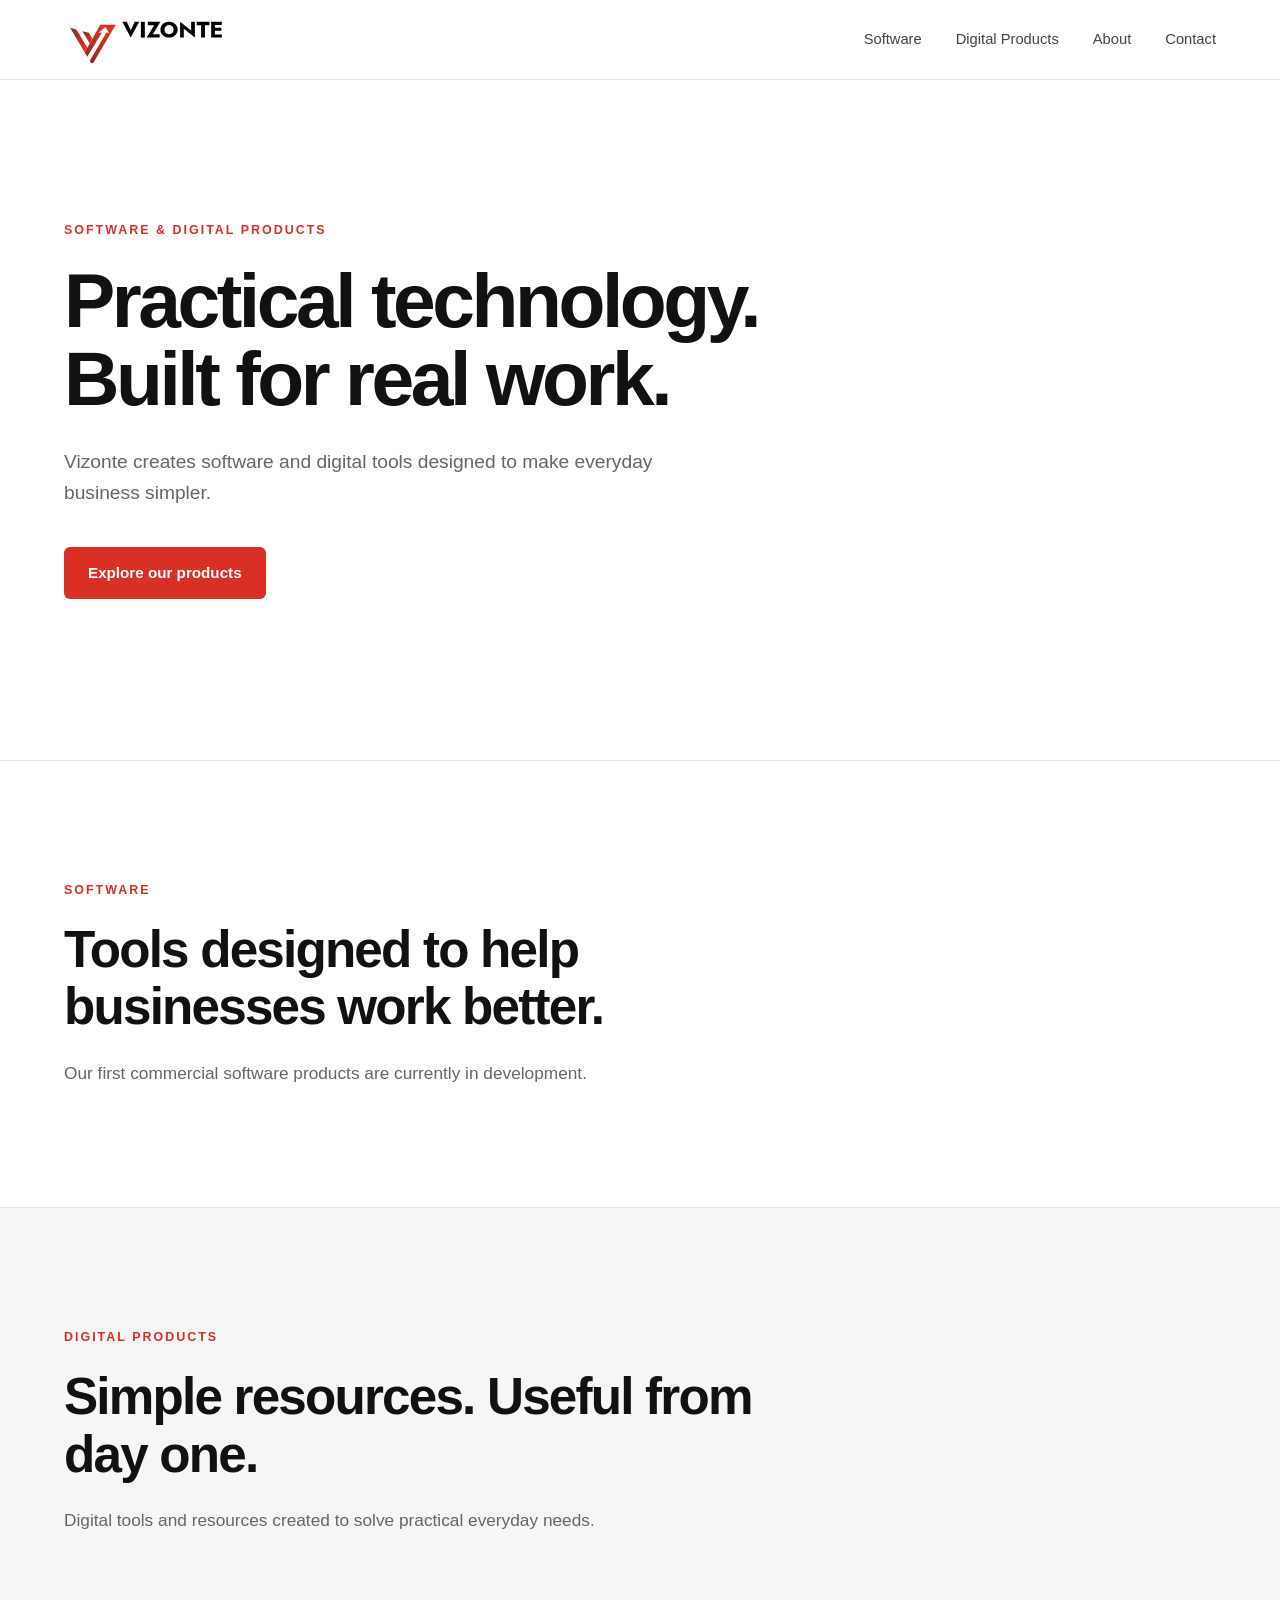
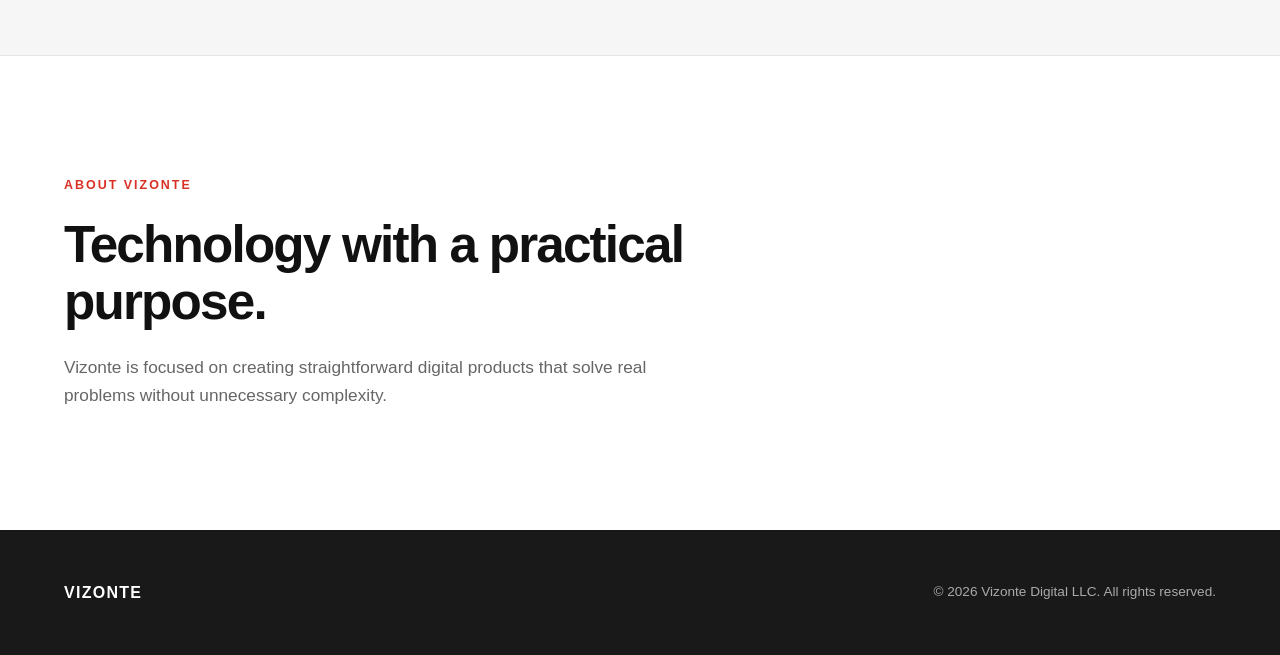
==== index.html @ 0997108c "Initial Vizonte website" ====
<!DOCTYPE html>
<html lang="en">

<head>
    <meta charset="UTF-8">
    <meta name="viewport" content="width=device-width, initial-scale=1.0">

    <title>Vizonte | Software & Digital Products</title>

    <meta
        name="description"
        content="Vizonte creates practical software and digital products designed to simplify the way businesses work."
    >

    <link rel="stylesheet" href="css/styles.css">
</head>

<body>

    <!-- HEADER -->
    <header class="site-header">
        <div class="container nav-container">

            <a href="#" class="brand" aria-label="Vizonte home">
                <img
                    src="assets/logo/vizonte-logo.svg"
                    alt="Vizonte"
                >
            </a>

            <nav class="main-nav" aria-label="Main navigation">
                <a href="#software">Software</a>
                <a href="#digital-products">Digital Products</a>
                <a href="#about">About</a>
                <a href="#contact">Contact</a>
            </nav>

        </div>
    </header>


    <!-- MAIN CONTENT -->
    <main>

        <!-- HERO -->
        <section class="hero">
            <div class="container hero-content">

                <p class="eyebrow">
                    SOFTWARE & DIGITAL PRODUCTS
                </p>

                <h1>
                    Practical technology.<br>
                    Built for real work.
                </h1>

                <p class="hero-description">
                    Vizonte creates software and digital tools designed
                    to make everyday business simpler.
                </p>

                <a href="#software" class="primary-button">
                    Explore our products
                </a>

            </div>
        </section>


        <!-- SOFTWARE -->
        <section id="software" class="section">
            <div class="container">

                <p class="section-label">
                    SOFTWARE
                </p>

                <h2>
                    Tools designed to help businesses work better.
                </h2>

                <p>
                    Our first commercial software products are currently
                    in development.
                </p>

            </div>
        </section>


        <!-- DIGITAL PRODUCTS -->
        <section
            id="digital-products"
            class="section section-light"
        >
            <div class="container">

                <p class="section-label">
                    DIGITAL PRODUCTS
                </p>

                <h2>
                    Simple resources. Useful from day one.
                </h2>

                <p>
                    Digital tools and resources created to solve practical
                    everyday needs.
                </p>

            </div>
        </section>


        <!-- ABOUT -->
        <section id="about" class="section">
            <div class="container">

                <p class="section-label">
                    ABOUT VIZONTE
                </p>

                <h2>
                    Technology with a practical purpose.
                </h2>

                <p>
                    Vizonte is focused on creating straightforward digital
                    products that solve real problems without unnecessary
                    complexity.
                </p>

            </div>
        </section>

    </main>


    <!-- FOOTER -->
    <footer id="contact" class="site-footer">
        <div class="container footer-content">

            <strong>VIZONTE</strong>

            <p>
                © 2026 Vizonte Digital LLC. All rights reserved.
            </p>

        </div>
    </footer>


    <script src="js/main.js"></script>

</body>

</html>
---- css/styles.css ----
:root {
    --vizonte-red: #d93025;
    --vizonte-red-dark: #b42318;

    --black: #111111;
    --dark: #191919;

    --text: #242424;
    --text-secondary: #666666;

    --background: #ffffff;
    --background-light: #f6f6f6;

    --border: #e5e5e5;

    --max-width: 1200px;
}


/* ========================================
   RESET
======================================== */

* {
    margin: 0;
    padding: 0;
    box-sizing: border-box;
}

html {
    scroll-behavior: smooth;
}

body {
    font-family: Arial, Helvetica, sans-serif;
    background: var(--background);
    color: var(--text);
    line-height: 1.6;
}

a {
    color: inherit;
    text-decoration: none;
}


/* ========================================
   GENERAL LAYOUT
======================================== */

.container {
    width: min(90%, var(--max-width));
    margin: 0 auto;
}


/* ========================================
   HEADER
======================================== */

.site-header {
    height: 80px;

    display: flex;
    align-items: center;

    border-bottom: 1px solid var(--border);

    background: rgba(255, 255, 255, 0.96);
}

.nav-container {
    display: flex;
    align-items: center;
    justify-content: space-between;
}


/* VIZONTE LOGO */

.brand {
    display: flex;
    align-items: center;
    flex-shrink: 0;
}

.brand img {
    display: block;

    width: 165px;
    height: auto;
}


/* NAVIGATION */

.main-nav {
    display: flex;
    align-items: center;

    gap: 34px;
}

.main-nav a {
    font-size: 0.92rem;
    font-weight: 500;

    color: #444444;

    transition: color 0.2s ease;
}

.main-nav a:hover {
    color: var(--vizonte-red);
}


/* ========================================
   HERO
======================================== */

.hero {
    min-height: 680px;

    display: flex;
    align-items: center;

    background: var(--background);
}

.hero-content {
    padding-top: 60px;
    padding-bottom: 80px;
}

.eyebrow,
.section-label {
    margin-bottom: 20px;

    font-size: 0.78rem;
    font-weight: 700;

    letter-spacing: 0.16em;

    color: var(--vizonte-red);
}

.hero h1 {
    max-width: 850px;

    font-size: clamp(3rem, 6vw, 5.7rem);
    line-height: 1.02;

    letter-spacing: -0.045em;

    color: var(--black);
}

.hero-description {
    max-width: 610px;

    margin-top: 30px;

    font-size: 1.2rem;

    color: var(--text-secondary);
}


/* PRIMARY BUTTON */

.primary-button {
    display: inline-block;

    margin-top: 38px;

    padding: 14px 24px;

    border-radius: 6px;

    background: var(--vizonte-red);
    color: white;

    font-size: 0.95rem;
    font-weight: 600;

    transition:
        background 0.2s ease,
        transform 0.2s ease;
}

.primary-button:hover {
    background: var(--vizonte-red-dark);

    transform: translateY(-2px);
}


/* ========================================
   CONTENT SECTIONS
======================================== */

.section {
    padding: 120px 0;

    border-top: 1px solid var(--border);
}

.section-light {
    background: var(--background-light);
}

.section h2 {
    max-width: 760px;

    margin-bottom: 24px;

    font-size: clamp(2rem, 4vw, 3.3rem);
    line-height: 1.12;

    letter-spacing: -0.035em;

    color: var(--black);
}

.section > .container > p:not(.section-label) {
    max-width: 650px;

    font-size: 1.08rem;

    color: var(--text-secondary);
}


/* ========================================
   FOOTER
======================================== */

.site-footer {
    padding: 50px 0;

    background: var(--dark);

    color: white;
}

.footer-content {
    display: flex;
    align-items: center;
    justify-content: space-between;

    gap: 30px;
}

.footer-content strong {
    letter-spacing: 0.08em;
}

.footer-content p {
    font-size: 0.85rem;

    color: #aaaaaa;
}


/* ========================================
   MOBILE
======================================== */

@media (max-width: 700px) {

    .site-header {
        height: auto;

        padding: 18px 0;
    }

    .nav-container {
        align-items: center;

        gap: 25px;
    }

    .brand img {
        width: 145px;
    }

    .main-nav {
        display: none;
    }

    .hero {
        min-height: 600px;
    }

    .hero-content {
        padding-top: 70px;
        padding-bottom: 70px;
    }

    .section {
        padding: 80px 0;
    }

    .footer-content {
        flex-direction: column;
        align-items: flex-start;
    }
}
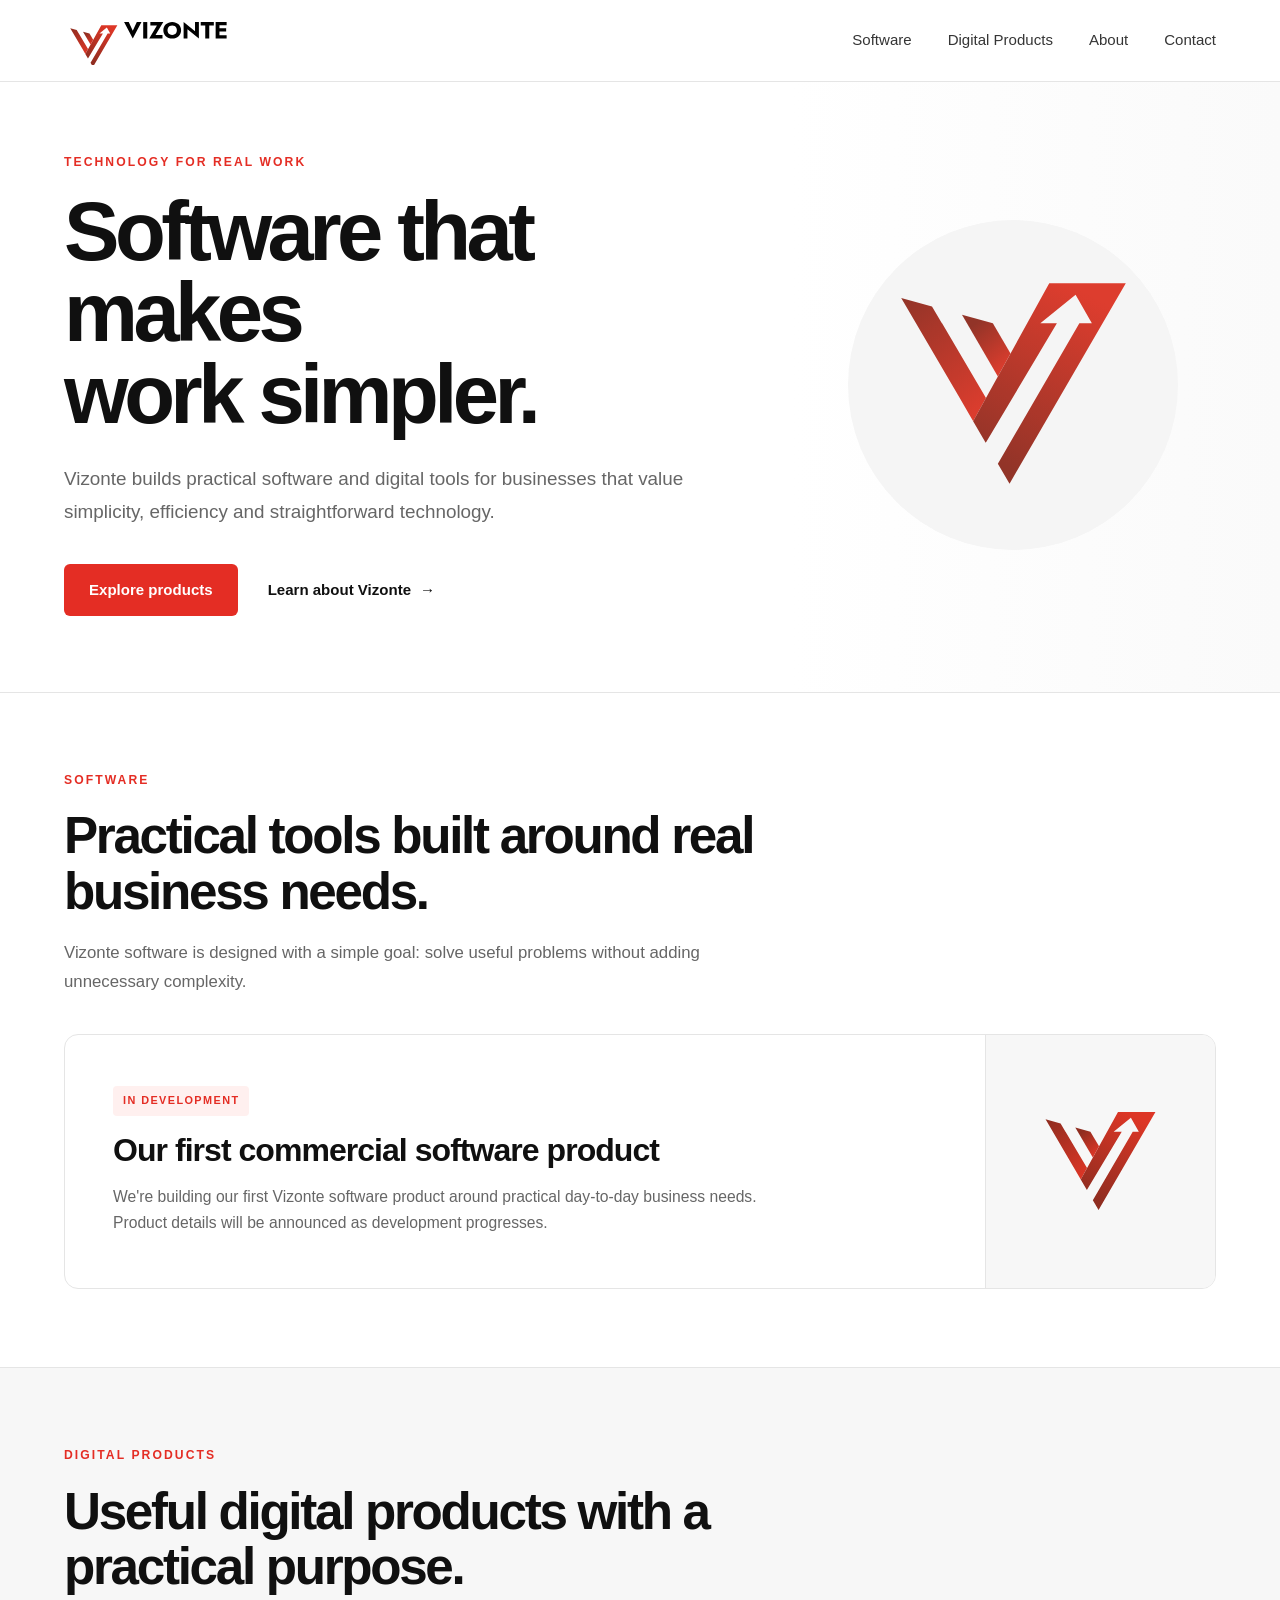
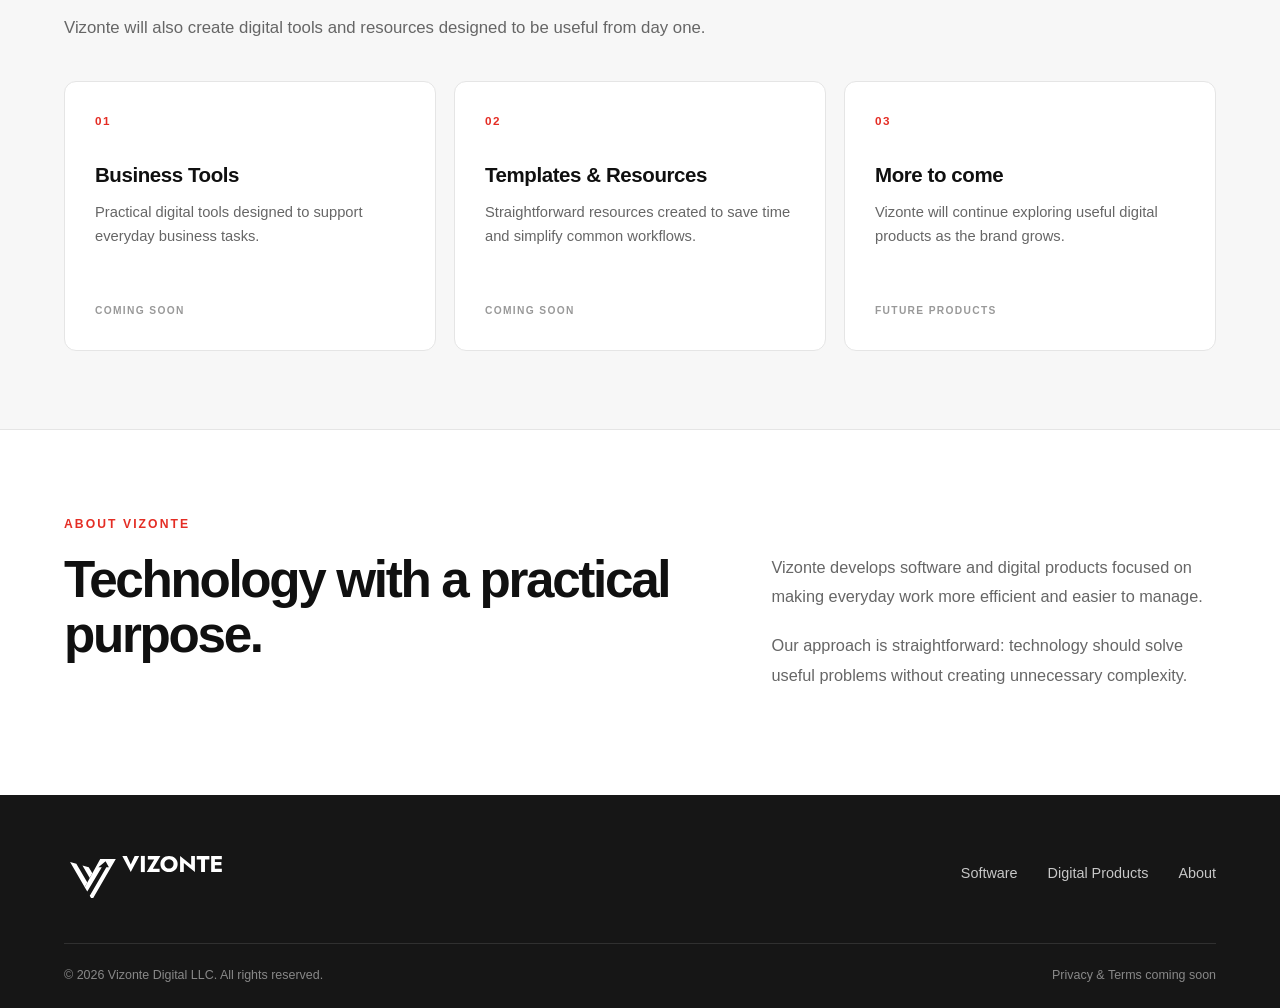
==== commit 7da0e902: "Improve Vizonte homepage layout" ====
--- a/index.html
+++ b/index.html
@@ -5,11 +5,11 @@
     <meta charset="UTF-8">
     <meta name="viewport" content="width=device-width, initial-scale=1.0">
 
-    <title>Vizonte | Software & Digital Products</title>
+    <title>Vizonte | Practical Software & Digital Products</title>
 
     <meta
         name="description"
-        content="Vizonte creates practical software and digital products designed to simplify the way businesses work."
+        content="Vizonte creates practical software and digital products designed to make work simpler."
     >
 
     <link rel="stylesheet" href="css/styles.css">
@@ -39,30 +39,51 @@
     </header>
 
 
-    <!-- MAIN CONTENT -->
     <main>
 
         <!-- HERO -->
         <section class="hero">
-            <div class="container hero-content">
-
-                <p class="eyebrow">
-                    SOFTWARE & DIGITAL PRODUCTS
-                </p>
-
-                <h1>
-                    Practical technology.<br>
-                    Built for real work.
-                </h1>
-
-                <p class="hero-description">
-                    Vizonte creates software and digital tools designed
-                    to make everyday business simpler.
-                </p>
-
-                <a href="#software" class="primary-button">
-                    Explore our products
-                </a>
+            <div class="container hero-layout">
+
+                <div class="hero-content">
+
+                    <p class="eyebrow">
+                        TECHNOLOGY FOR REAL WORK
+                    </p>
+
+                    <h1>
+                        Software that makes
+                        <span>work simpler.</span>
+                    </h1>
+
+                    <p class="hero-description">
+                        Vizonte builds practical software and digital tools
+                        for businesses that value simplicity, efficiency
+                        and straightforward technology.
+                    </p>
+
+                    <div class="hero-actions">
+
+                        <a href="#software" class="primary-button">
+                            Explore products
+                        </a>
+
+                        <a href="#about" class="secondary-link">
+                            Learn about Vizonte
+                            <span aria-hidden="true">→</span>
+                        </a>
+
+                    </div>
+
+                </div>
+
+
+                <div class="hero-brand" aria-hidden="true">
+                    <img
+                        src="assets/logo/vizonte-symbol.svg"
+                        alt=""
+                    >
+                </div>
 
             </div>
         </section>
@@ -72,18 +93,55 @@
         <section id="software" class="section">
             <div class="container">
 
-                <p class="section-label">
-                    SOFTWARE
-                </p>
-
-                <h2>
-                    Tools designed to help businesses work better.
-                </h2>
-
-                <p>
-                    Our first commercial software products are currently
-                    in development.
-                </p>
+                <div class="section-heading">
+
+                    <p class="section-label">
+                        SOFTWARE
+                    </p>
+
+                    <h2>
+                        Practical tools built around real business needs.
+                    </h2>
+
+                    <p class="section-description">
+                        Vizonte software is designed with a simple goal:
+                        solve useful problems without adding unnecessary
+                        complexity.
+                    </p>
+
+                </div>
+
+
+                <article class="software-card">
+
+                    <div class="software-content">
+
+                        <span class="status">
+                            IN DEVELOPMENT
+                        </span>
+
+                        <h3>
+                            Our first commercial software product
+                        </h3>
+
+                        <p>
+                            We're building our first Vizonte software product
+                            around practical day-to-day business needs.
+                            Product details will be announced as development
+                            progresses.
+                        </p>
+
+                    </div>
+
+
+                    <div class="software-mark" aria-hidden="true">
+                        <img
+                            src="assets/logo/vizonte-symbol.svg"
+                            alt=""
+                        >
+                    </div>
+
+                </article>
 
             </div>
         </section>
@@ -92,44 +150,133 @@
         <!-- DIGITAL PRODUCTS -->
         <section
             id="digital-products"
-            class="section section-light"
+            class="section section-soft"
         >
             <div class="container">
 
-                <p class="section-label">
-                    DIGITAL PRODUCTS
-                </p>
-
-                <h2>
-                    Simple resources. Useful from day one.
-                </h2>
-
-                <p>
-                    Digital tools and resources created to solve practical
-                    everyday needs.
-                </p>
+                <div class="section-heading">
+
+                    <p class="section-label">
+                        DIGITAL PRODUCTS
+                    </p>
+
+                    <h2>
+                        Useful digital products with a practical purpose.
+                    </h2>
+
+                    <p class="section-description">
+                        Vizonte will also create digital tools and resources
+                        designed to be useful from day one.
+                    </p>
+
+                </div>
+
+
+                <div class="digital-grid">
+
+                    <article class="digital-card">
+
+                        <div class="card-number">
+                            01
+                        </div>
+
+                        <h3>
+                            Business Tools
+                        </h3>
+
+                        <p>
+                            Practical digital tools designed to support
+                            everyday business tasks.
+                        </p>
+
+                        <span class="coming-label">
+                            COMING SOON
+                        </span>
+
+                    </article>
+
+
+                    <article class="digital-card">
+
+                        <div class="card-number">
+                            02
+                        </div>
+
+                        <h3>
+                            Templates & Resources
+                        </h3>
+
+                        <p>
+                            Straightforward resources created to save time
+                            and simplify common workflows.
+                        </p>
+
+                        <span class="coming-label">
+                            COMING SOON
+                        </span>
+
+                    </article>
+
+
+                    <article class="digital-card">
+
+                        <div class="card-number">
+                            03
+                        </div>
+
+                        <h3>
+                            More to come
+                        </h3>
+
+                        <p>
+                            Vizonte will continue exploring useful digital
+                            products as the brand grows.
+                        </p>
+
+                        <span class="coming-label">
+                            FUTURE PRODUCTS
+                        </span>
+
+                    </article>
+
+                </div>
 
             </div>
         </section>
 
 
         <!-- ABOUT -->
-        <section id="about" class="section">
-            <div class="container">
-
-                <p class="section-label">
-                    ABOUT VIZONTE
-                </p>
-
-                <h2>
-                    Technology with a practical purpose.
-                </h2>
-
-                <p>
-                    Vizonte is focused on creating straightforward digital
-                    products that solve real problems without unnecessary
-                    complexity.
-                </p>
+        <section id="about" class="section about-section">
+            <div class="container about-layout">
+
+                <div class="about-heading">
+
+                    <p class="section-label">
+                        ABOUT VIZONTE
+                    </p>
+
+                    <h2>
+                        Technology with a practical purpose.
+                    </h2>
+
+                </div>
+
+
+                <div class="about-copy">
+
+                    <p>
+                        Vizonte develops software and digital products
+                        focused on making everyday work more efficient
+                        and easier to manage.
+                    </p>
+
+                    <p>
+                        Our approach is straightforward: technology should
+                        solve useful problems without creating unnecessary
+                        complexity.
+                    </p>
+
+                </div>
 
             </div>
         </section>
@@ -139,15 +286,37 @@
 
     <!-- FOOTER -->
     <footer id="contact" class="site-footer">
-        <div class="container footer-content">
-
-            <strong>VIZONTE</strong>
+
+        <div class="container footer-main">
+
+            <div class="footer-brand">
+                <img
+                    src="assets/logo/vizonte-logo.svg"
+                    alt="Vizonte"
+                >
+            </div>
+
+            <nav class="footer-links" aria-label="Footer navigation">
+                <a href="#software">Software</a>
+                <a href="#digital-products">Digital Products</a>
+                <a href="#about">About</a>
+            </nav>
+
+        </div>
+
+
+        <div class="container footer-bottom">
 
             <p>
                 © 2026 Vizonte Digital LLC. All rights reserved.
             </p>
 
+            <p class="legal-note">
+                Privacy & Terms coming soon
+            </p>
+
         </div>
+
     </footer>
 
 
--- a/css/styles.css
+++ b/css/styles.css
@@ -1,15 +1,15 @@
 :root {
-    --vizonte-red: #d93025;
-    --vizonte-red-dark: #b42318;
-
-    --black: #111111;
-    --dark: #191919;
-
-    --text: #242424;
+    --vizonte-red: #e42d24;
+    --vizonte-red-dark: #c8231b;
+
+    --black: #101010;
+    --dark: #161616;
+
+    --text: #252525;
     --text-secondary: #666666;
 
     --background: #ffffff;
-    --background-light: #f6f6f6;
+    --background-soft: #f7f7f7;
 
     --border: #e5e5e5;
 
@@ -32,10 +32,19 @@
 }
 
 body {
-    font-family: Arial, Helvetica, sans-serif;
+    font-family:
+        Inter,
+        -apple-system,
+        BlinkMacSystemFont,
+        "Segoe UI",
+        Arial,
+        sans-serif;
+
     background: var(--background);
     color: var(--text);
     line-height: 1.6;
+
+    -webkit-font-smoothing: antialiased;
 }
 
 a {
@@ -43,9 +52,14 @@
     text-decoration: none;
 }
 
-
-/* ========================================
-   GENERAL LAYOUT
+img {
+    display: block;
+    max-width: 100%;
+}
+
+
+/* ========================================
+   GENERAL
 ======================================== */
 
 .container {
@@ -59,14 +73,14 @@
 ======================================== */
 
 .site-header {
-    height: 80px;
-
-    display: flex;
-    align-items: center;
+    height: 82px;
+
+    display: flex;
+    align-items: center;
+
+    background: rgba(255, 255, 255, 0.97);
 
     border-bottom: 1px solid var(--border);
-
-    background: rgba(255, 255, 255, 0.96);
 }
 
 .nav-container {
@@ -75,43 +89,57 @@
     justify-content: space-between;
 }
 
-
-/* VIZONTE LOGO */
-
 .brand {
     display: flex;
     align-items: center;
-    flex-shrink: 0;
 }
 
 .brand img {
-    display: block;
-
-    width: 165px;
+    width: 170px;
     height: auto;
 }
 
-
-/* NAVIGATION */
-
 .main-nav {
     display: flex;
     align-items: center;
-
-    gap: 34px;
+    gap: 36px;
 }
 
 .main-nav a {
-    font-size: 0.92rem;
+    position: relative;
+
+    padding: 8px 0;
+
+    font-size: 0.94rem;
     font-weight: 500;
 
-    color: #444444;
+    color: #353535;
 
     transition: color 0.2s ease;
 }
 
+.main-nav a::after {
+    content: "";
+
+    position: absolute;
+
+    left: 0;
+    bottom: 2px;
+
+    width: 0;
+    height: 2px;
+
+    background: var(--vizonte-red);
+
+    transition: width 0.2s ease;
+}
+
 .main-nav a:hover {
-    color: var(--vizonte-red);
+    color: var(--black);
+}
+
+.main-nav a:hover::after {
+    width: 100%;
 }
 
 
@@ -120,69 +148,147 @@
 ======================================== */
 
 .hero {
-    min-height: 680px;
-
-    display: flex;
-    align-items: center;
-
-    background: var(--background);
+    min-height: 610px;
+
+    display: flex;
+    align-items: center;
+
+    overflow: hidden;
+
+    background:
+        linear-gradient(
+            90deg,
+            #ffffff 0%,
+            #ffffff 62%,
+            #fafafa 100%
+        );
+}
+
+.hero-layout {
+    display: grid;
+
+    grid-template-columns:
+        minmax(0, 1.25fr)
+        minmax(260px, 0.75fr);
+
+    align-items: center;
+
+    gap: 70px;
+
+    padding-top: 65px;
+    padding-bottom: 70px;
 }
 
 .hero-content {
-    padding-top: 60px;
-    padding-bottom: 80px;
+    position: relative;
+    z-index: 2;
 }
 
 .eyebrow,
 .section-label {
-    margin-bottom: 20px;
-
-    font-size: 0.78rem;
-    font-weight: 700;
-
-    letter-spacing: 0.16em;
+    margin-bottom: 18px;
+
+    font-size: 0.76rem;
+    font-weight: 750;
+
+    letter-spacing: 0.17em;
 
     color: var(--vizonte-red);
 }
 
 .hero h1 {
-    max-width: 850px;
-
-    font-size: clamp(3rem, 6vw, 5.7rem);
-    line-height: 1.02;
-
-    letter-spacing: -0.045em;
+    max-width: 760px;
+
+    font-size: clamp(3.6rem, 6.5vw, 6rem);
+    line-height: 0.98;
+
+    letter-spacing: -0.055em;
 
     color: var(--black);
 }
 
+.hero h1 span {
+    display: block;
+}
+
 .hero-description {
-    max-width: 610px;
-
-    margin-top: 30px;
-
-    font-size: 1.2rem;
+    max-width: 650px;
+
+    margin-top: 28px;
+
+    font-size: 1.18rem;
+    line-height: 1.7;
 
     color: var(--text-secondary);
 }
 
-
-/* PRIMARY BUTTON */
+.hero-actions {
+    display: flex;
+    align-items: center;
+
+    gap: 30px;
+
+    margin-top: 36px;
+}
+
+
+/* ========================================
+   HERO SYMBOL
+======================================== */
+
+.hero-brand {
+    position: relative;
+
+    min-height: 340px;
+
+    display: flex;
+    align-items: center;
+    justify-content: center;
+}
+
+.hero-brand::before {
+    content: "";
+
+    position: absolute;
+
+    width: 330px;
+    height: 330px;
+
+    border-radius: 50%;
+
+    background: #f5f5f5;
+}
+
+.hero-brand img {
+    position: relative;
+    z-index: 1;
+
+    width: min(70%, 235px);
+
+    opacity: 0.96;
+}
+
+
+/* ========================================
+   BUTTONS
+======================================== */
 
 .primary-button {
-    display: inline-block;
-
-    margin-top: 38px;
-
-    padding: 14px 24px;
+    display: inline-flex;
+    align-items: center;
+    justify-content: center;
+
+    min-height: 52px;
+
+    padding: 0 25px;
 
     border-radius: 6px;
 
     background: var(--vizonte-red);
-    color: white;
-
-    font-size: 0.95rem;
-    font-weight: 600;
+    color: #ffffff;
+
+    font-size: 0.94rem;
+    font-weight: 650;
 
     transition:
         background 0.2s ease,
@@ -191,75 +297,442 @@
 
 .primary-button:hover {
     background: var(--vizonte-red-dark);
-
     transform: translateY(-2px);
 }
 
-
-/* ========================================
-   CONTENT SECTIONS
+.secondary-link {
+    display: inline-flex;
+    align-items: center;
+
+    gap: 9px;
+
+    font-size: 0.94rem;
+    font-weight: 600;
+
+    color: var(--black);
+}
+
+.secondary-link span {
+    transition: transform 0.2s ease;
+}
+
+.secondary-link:hover span {
+    transform: translateX(4px);
+}
+
+
+/* ========================================
+   SECTIONS
 ======================================== */
 
 .section {
-    padding: 120px 0;
+    padding: 78px 0;
 
     border-top: 1px solid var(--border);
 }
 
-.section-light {
-    background: var(--background-light);
+.section-soft {
+    background: var(--background-soft);
+}
+
+.section-heading {
+    max-width: 790px;
+
+    margin-bottom: 38px;
 }
 
 .section h2 {
-    max-width: 760px;
-
-    margin-bottom: 24px;
-
-    font-size: clamp(2rem, 4vw, 3.3rem);
-    line-height: 1.12;
-
-    letter-spacing: -0.035em;
+    font-size: clamp(2.3rem, 4vw, 3.7rem);
+    line-height: 1.08;
+
+    letter-spacing: -0.045em;
 
     color: var(--black);
 }
 
-.section > .container > p:not(.section-label) {
+.section-description {
+    max-width: 680px;
+
+    margin-top: 20px;
+
+    font-size: 1.05rem;
+    line-height: 1.7;
+
+    color: var(--text-secondary);
+}
+
+
+/* ========================================
+   SOFTWARE
+======================================== */
+
+.software-card {
+    min-height: 255px;
+
+    display: grid;
+
+    grid-template-columns:
+        minmax(0, 1.6fr)
+        minmax(230px, 0.4fr);
+
+    overflow: hidden;
+
+    border: 1px solid var(--border);
+    border-radius: 14px;
+
+    background: #ffffff;
+}
+
+.software-content {
+    display: flex;
+    flex-direction: column;
+    justify-content: center;
+
+    padding: 40px 48px;
+}
+
+.status {
+    align-self: flex-start;
+
+    margin-bottom: 16px;
+
+    padding: 6px 10px;
+
+    border-radius: 4px;
+
+    background: #fff0ef;
+    color: var(--vizonte-red);
+
+    font-size: 0.68rem;
+    font-weight: 750;
+
+    letter-spacing: 0.13em;
+}
+
+.software-card h3 {
+    max-width: 620px;
+
+    font-size: clamp(1.65rem, 2.5vw, 2.25rem);
+    line-height: 1.15;
+
+    letter-spacing: -0.03em;
+
+    color: var(--black);
+}
+
+.software-card p {
     max-width: 650px;
 
-    font-size: 1.08rem;
+    margin-top: 15px;
+
+    font-size: 0.98rem;
+    line-height: 1.7;
 
     color: var(--text-secondary);
 }
 
+.software-mark {
+    display: flex;
+    align-items: center;
+    justify-content: center;
+
+    padding: 30px;
+
+    background: #f7f7f7;
+
+    border-left: 1px solid var(--border);
+}
+
+.software-mark img {
+    width: 115px;
+}
+
+
+/* ========================================
+   DIGITAL PRODUCTS
+======================================== */
+
+.digital-grid {
+    display: grid;
+
+    grid-template-columns: repeat(3, minmax(0, 1fr));
+
+    gap: 18px;
+}
+
+.digital-card {
+    min-height: 270px;
+
+    display: flex;
+    flex-direction: column;
+
+    padding: 30px;
+
+    border: 1px solid var(--border);
+    border-radius: 12px;
+
+    background: #ffffff;
+
+    transition:
+        transform 0.2s ease,
+        border-color 0.2s ease,
+        box-shadow 0.2s ease;
+}
+
+.digital-card:hover {
+    transform: translateY(-4px);
+
+    border-color: #d1d1d1;
+
+    box-shadow:
+        0 10px 28px
+        rgba(0, 0, 0, 0.04);
+}
+
+.card-number {
+    margin-bottom: 32px;
+
+    font-size: 0.73rem;
+    font-weight: 750;
+
+    letter-spacing: 0.12em;
+
+    color: var(--vizonte-red);
+}
+
+.digital-card h3 {
+    margin-bottom: 12px;
+
+    font-size: 1.28rem;
+    line-height: 1.25;
+
+    letter-spacing: -0.02em;
+
+    color: var(--black);
+}
+
+.digital-card p {
+    margin-bottom: 28px;
+
+    color: var(--text-secondary);
+
+    font-size: 0.92rem;
+    line-height: 1.65;
+}
+
+.coming-label {
+    margin-top: auto;
+
+    font-size: 0.64rem;
+    font-weight: 750;
+
+    letter-spacing: 0.13em;
+
+    color: #999999;
+}
+
+
+/* ========================================
+   ABOUT
+======================================== */
+
+.about-section {
+    padding-top: 85px;
+    padding-bottom: 85px;
+}
+
+.about-layout {
+    display: grid;
+
+    grid-template-columns:
+        minmax(0, 1fr)
+        minmax(300px, 0.72fr);
+
+    gap: 90px;
+
+    align-items: start;
+}
+
+.about-heading h2 {
+    max-width: 650px;
+}
+
+.about-copy {
+    padding-top: 38px;
+}
+
+.about-copy p {
+    max-width: 520px;
+
+    margin-bottom: 20px;
+
+    font-size: 1.02rem;
+    line-height: 1.8;
+
+    color: var(--text-secondary);
+}
+
 
 /* ========================================
    FOOTER
 ======================================== */
 
 .site-footer {
-    padding: 50px 0;
+    padding-top: 55px;
 
     background: var(--dark);
 
-    color: white;
-}
-
-.footer-content {
+    color: #ffffff;
+}
+
+.footer-main {
     display: flex;
     align-items: center;
     justify-content: space-between;
 
+    padding-bottom: 45px;
+}
+
+.footer-brand img {
+    width: 165px;
+
+    filter: brightness(0) invert(1);
+}
+
+.footer-links {
+    display: flex;
+
     gap: 30px;
 }
 
-.footer-content strong {
-    letter-spacing: 0.08em;
-}
-
-.footer-content p {
-    font-size: 0.85rem;
-
-    color: #aaaaaa;
+.footer-links a {
+    font-size: 0.9rem;
+
+    color: #c7c7c7;
+
+    transition: color 0.2s ease;
+}
+
+.footer-links a:hover {
+    color: #ffffff;
+}
+
+.footer-bottom {
+    display: flex;
+    align-items: center;
+    justify-content: space-between;
+
+    padding-top: 22px;
+    padding-bottom: 22px;
+
+    border-top: 1px solid #303030;
+}
+
+.footer-bottom p {
+    font-size: 0.78rem;
+
+    color: #888888;
+}
+
+.legal-note {
+    text-align: right;
+}
+
+
+/* ========================================
+   MEDIUM SCREENS
+======================================== */
+
+@media (max-width: 1000px) {
+
+    .hero-layout {
+        grid-template-columns: 1fr;
+    }
+
+    .hero-brand {
+        display: none;
+    }
+
+    /*
+       Keep software horizontal for normal
+       laptop / tablet landscape sizes.
+    */
+
+    .software-card {
+        grid-template-columns:
+            minmax(0, 1.45fr)
+            minmax(190px, 0.55fr);
+    }
+
+    /*
+       IMPORTANT:
+       Keep the three digital cards
+       horizontally aligned.
+    */
+
+    .digital-grid {
+        grid-template-columns:
+            repeat(3, minmax(0, 1fr));
+
+        gap: 14px;
+    }
+
+    .digital-card {
+        min-height: 285px;
+
+        padding: 25px 22px;
+    }
+
+    .digital-card h3 {
+        font-size: 1.15rem;
+    }
+
+    .about-layout {
+        grid-template-columns: 1fr 0.8fr;
+
+        gap: 55px;
+    }
+}
+
+
+/* ========================================
+   TABLET / SMALL SCREENS
+======================================== */
+
+@media (max-width: 760px) {
+
+    .software-card {
+        grid-template-columns: 1fr;
+    }
+
+    .software-mark {
+        min-height: 150px;
+
+        border-left: 0;
+        border-top: 1px solid var(--border);
+    }
+
+    .software-mark img {
+        width: 95px;
+    }
+
+    .digital-grid {
+        grid-template-columns: 1fr;
+    }
+
+    .digital-card {
+        min-height: 220px;
+    }
+
+    .about-layout {
+        grid-template-columns: 1fr;
+
+        gap: 15px;
+    }
+
+    .about-copy {
+        padding-top: 0;
+    }
 }
 
 
@@ -270,15 +743,7 @@
 @media (max-width: 700px) {
 
     .site-header {
-        height: auto;
-
-        padding: 18px 0;
-    }
-
-    .nav-container {
-        align-items: center;
-
-        gap: 25px;
+        height: 74px;
     }
 
     .brand img {
@@ -290,20 +755,67 @@
     }
 
     .hero {
-        min-height: 600px;
-    }
-
-    .hero-content {
-        padding-top: 70px;
-        padding-bottom: 70px;
-    }
-
-    .section {
-        padding: 80px 0;
-    }
-
-    .footer-content {
+        min-height: auto;
+    }
+
+    .hero-layout {
+        padding-top: 65px;
+        padding-bottom: 65px;
+    }
+
+    .hero h1 {
+        font-size: clamp(3rem, 14vw, 4.4rem);
+    }
+
+    .hero-description {
+        font-size: 1.03rem;
+    }
+
+    .hero-actions {
         flex-direction: column;
         align-items: flex-start;
+
+        gap: 22px;
+    }
+
+    .section {
+        padding: 65px 0;
+    }
+
+    .section-heading {
+        margin-bottom: 32px;
+    }
+
+    .software-content {
+        padding: 32px 26px;
+    }
+
+    .digital-card {
+        padding: 27px;
+    }
+
+    .card-number {
+        margin-bottom: 25px;
+    }
+
+    .about-section {
+        padding-top: 68px;
+        padding-bottom: 68px;
+    }
+
+    .footer-main,
+    .footer-bottom {
+        flex-direction: column;
+        align-items: flex-start;
+
+        gap: 25px;
+    }
+
+    .footer-links {
+        flex-wrap: wrap;
+    }
+
+    .legal-note {
+        text-align: left;
     }
 }
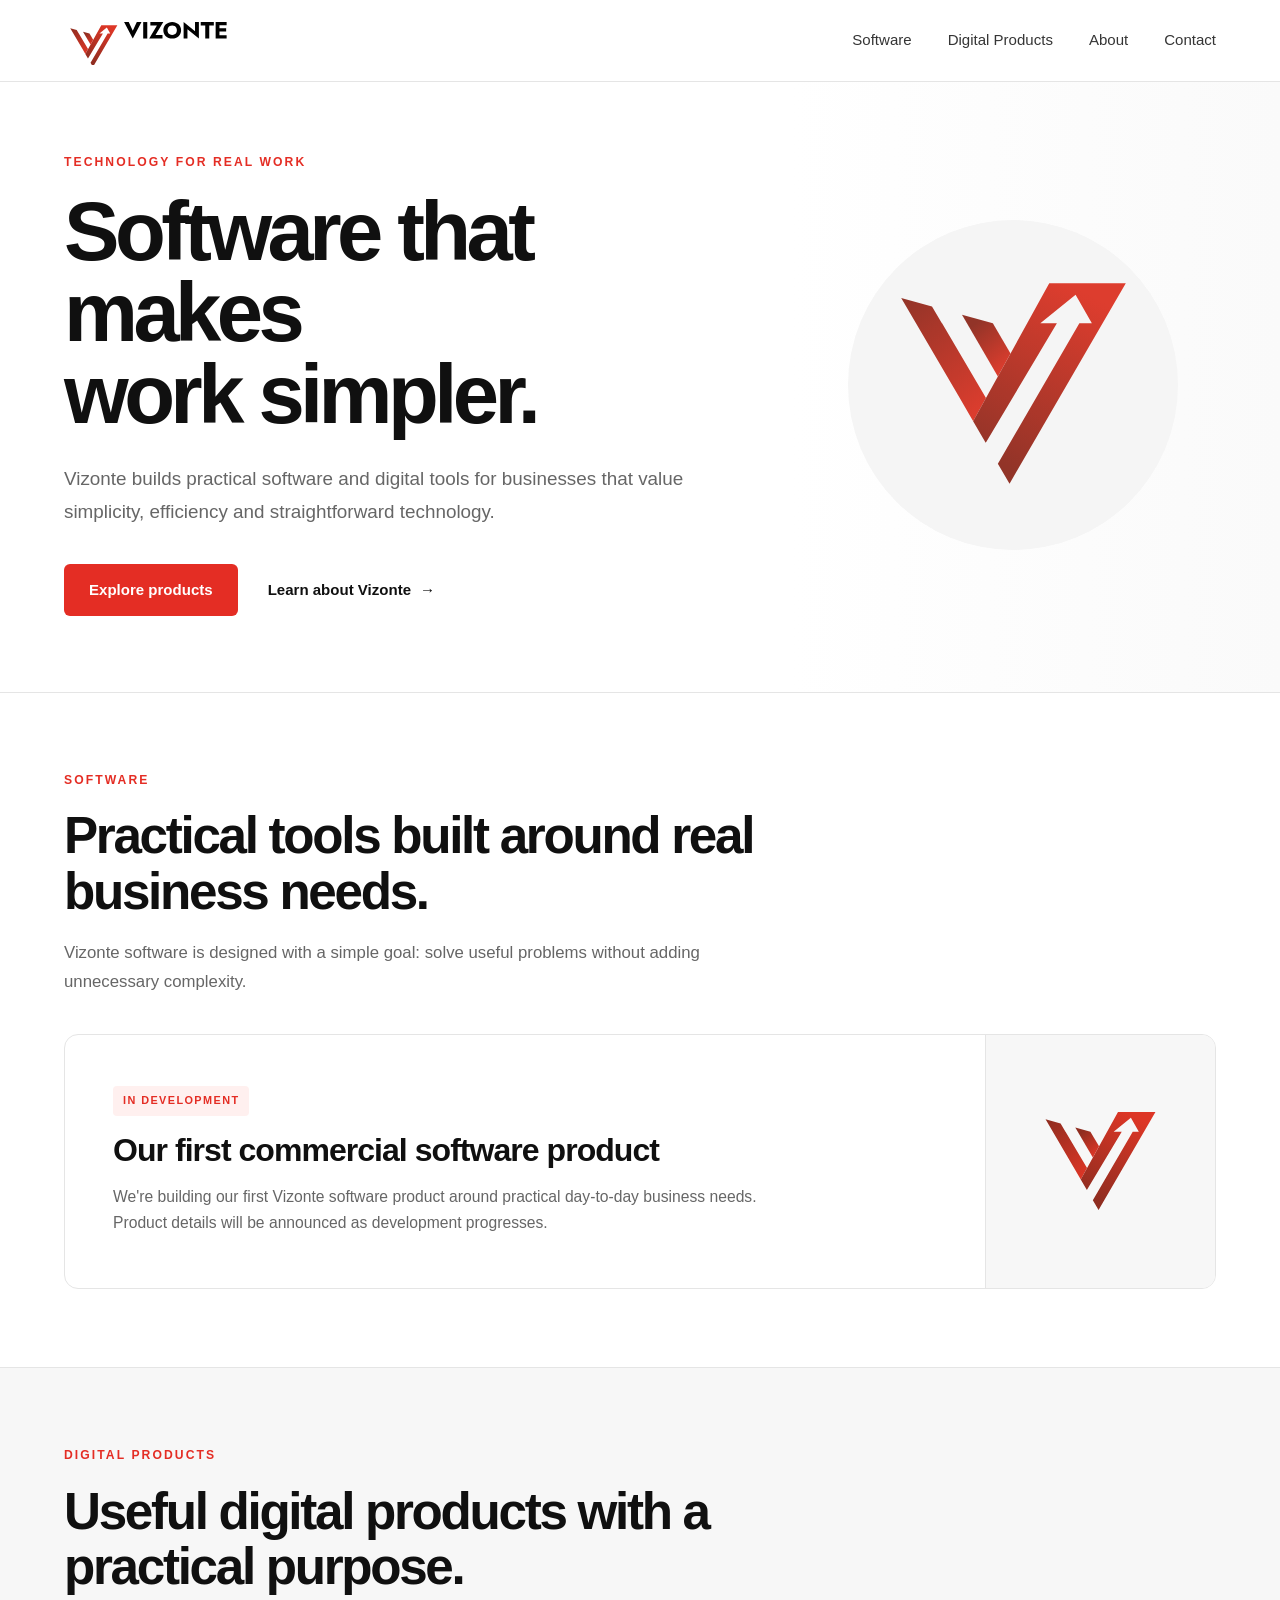
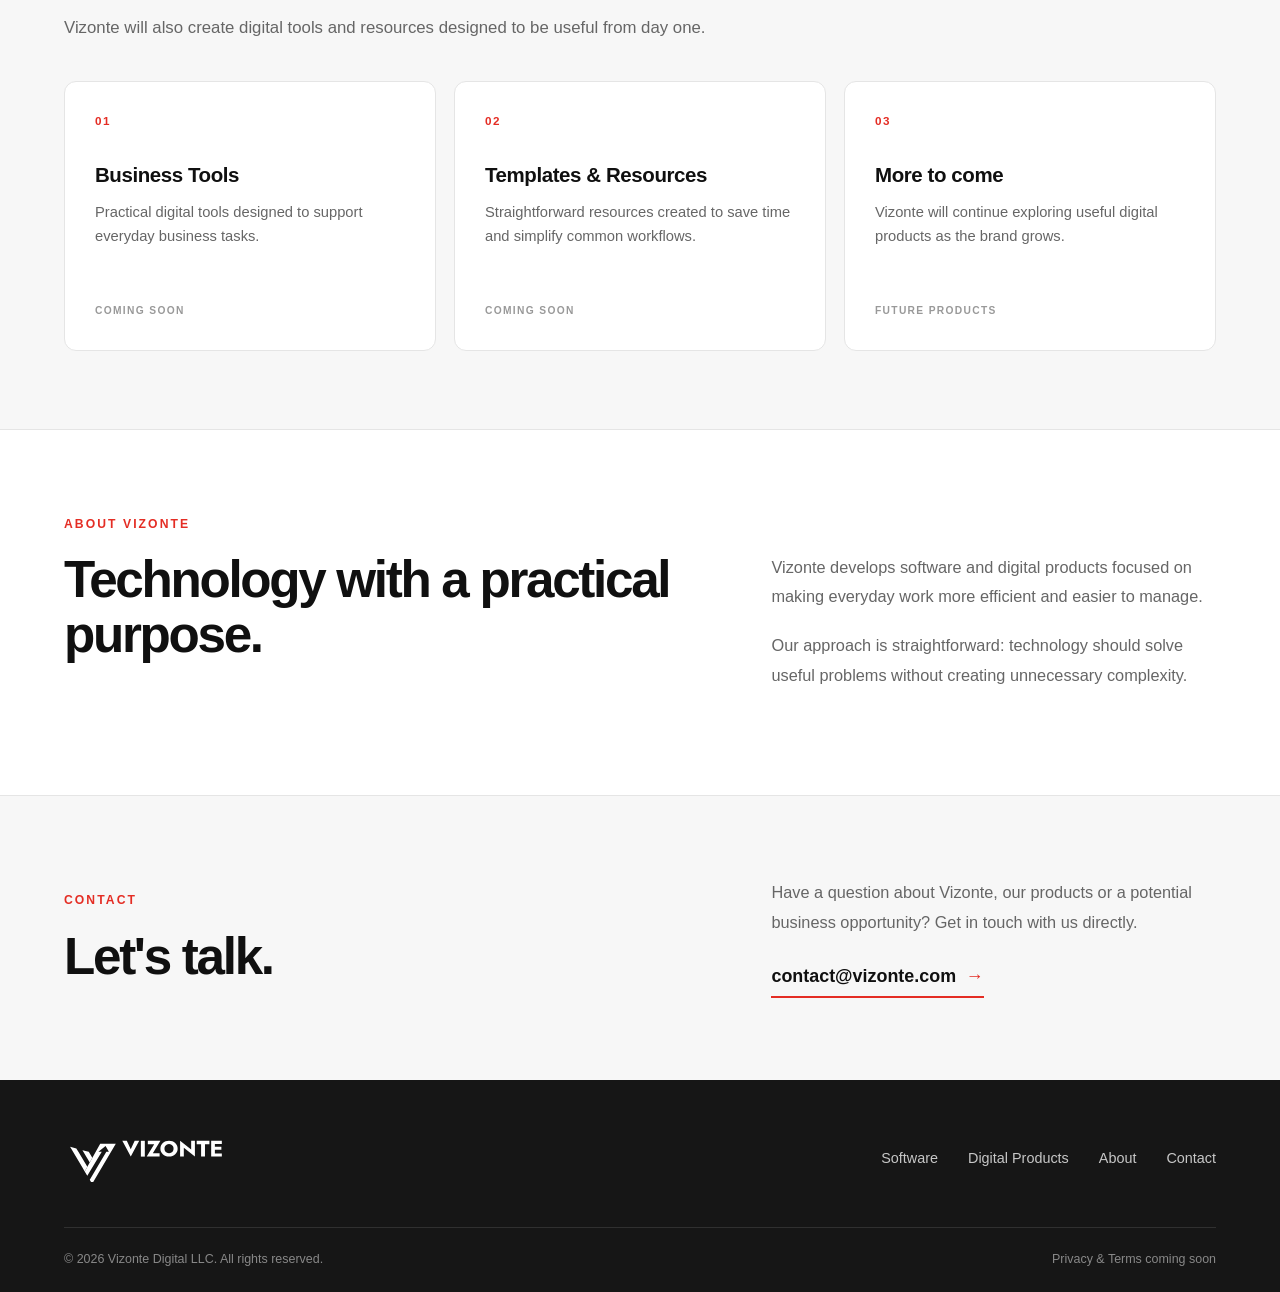
==== commit ad1fbf38: "Add contact section and business email" ====
--- a/index.html
+++ b/index.html
@@ -5,13 +5,105 @@
     <meta charset="UTF-8">
     <meta name="viewport" content="width=device-width, initial-scale=1.0">
 
+    <!-- PRIMARY SEO -->
     <title>Vizonte | Practical Software & Digital Products</title>
 
     <meta
         name="description"
-        content="Vizonte creates practical software and digital products designed to make work simpler."
-    >
-
+        content="Vizonte creates practical software and digital products designed to make everyday work simpler, more efficient and easier to manage."
+    >
+
+    <meta name="robots" content="index, follow">
+
+    <link
+        rel="canonical"
+        href="https://vizonte.com/"
+    >
+
+    <!-- FAVICON -->
+    <link
+        rel="icon"
+        type="image/svg+xml"
+        href="assets/logo/vizonte-symbol.svg"
+    >
+
+    <!-- OPEN GRAPH -->
+    <meta
+        property="og:title"
+        content="Vizonte | Practical Software & Digital Products"
+    >
+
+    <meta
+        property="og:description"
+        content="Practical software and digital products designed to make everyday work simpler."
+    >
+
+    <meta
+        property="og:type"
+        content="website"
+    >
+
+    <meta
+        property="og:url"
+        content="https://vizonte.com/"
+    >
+
+    <meta
+        property="og:site_name"
+        content="Vizonte"
+    >
+
+    <meta
+        property="og:image"
+        content="https://vizonte.com/assets/images/vizonte-social.png"
+    >
+
+    <meta
+        property="og:image:alt"
+        content="Vizonte — Software that makes work simpler."
+    >
+
+    <!-- TWITTER / X -->
+    <meta
+        name="twitter:card"
+        content="summary_large_image"
+    >
+
+    <meta
+        name="twitter:title"
+        content="Vizonte | Practical Software & Digital Products"
+    >
+
+    <meta
+        name="twitter:description"
+        content="Practical software and digital products designed to make everyday work simpler."
+    >
+
+    <meta
+        name="twitter:image"
+        content="https://vizonte.com/assets/images/vizonte-social.png"
+    >
+
+    <meta
+        name="twitter:image:alt"
+        content="Vizonte — Software that makes work simpler."
+    >
+
+    <!-- STRUCTURED DATA -->
+    <script type="application/ld+json">
+    {
+        "@context": "https://schema.org",
+        "@type": "Organization",
+        "name": "Vizonte",
+        "legalName": "Vizonte Digital LLC",
+        "url": "https://vizonte.com/",
+        "logo": "https://vizonte.com/assets/logo/vizonte-logo.svg",
+        "email": "contact@vizonte.com",
+        "description": "Vizonte creates practical software and digital products designed to make everyday work simpler, more efficient and easier to manage."
+    }
+    </script>
+
+    <!-- STYLES -->
     <link rel="stylesheet" href="css/styles.css">
 </head>
 
@@ -281,11 +373,50 @@
             </div>
         </section>
 
+
+        <!-- CONTACT -->
+        <section id="contact" class="section contact-section">
+            <div class="container contact-layout">
+
+                <div class="contact-heading">
+
+                    <p class="section-label">
+                        CONTACT
+                    </p>
+
+                    <h2>
+                        Let's talk.
+                    </h2>
+
+                </div>
+
+
+                <div class="contact-content">
+
+                    <p>
+                        Have a question about Vizonte, our products
+                        or a potential business opportunity?
+                        Get in touch with us directly.
+                    </p>
+
+                    <a
+                        href="mailto:contact@vizonte.com"
+                        class="contact-email"
+                    >
+                        contact@vizonte.com
+                        <span aria-hidden="true">→</span>
+                    </a>
+
+                </div>
+
+            </div>
+        </section>
+
     </main>
 
 
     <!-- FOOTER -->
-    <footer id="contact" class="site-footer">
+    <footer class="site-footer">
 
         <div class="container footer-main">
 
@@ -300,6 +431,7 @@
                 <a href="#software">Software</a>
                 <a href="#digital-products">Digital Products</a>
                 <a href="#about">About</a>
+                <a href="#contact">Contact</a>
             </nav>
 
         </div>
--- a/css/styles.css
+++ b/css/styles.css
@@ -574,6 +574,79 @@
 
 
 /* ========================================
+   CONTACT
+======================================== */
+
+.contact-section {
+    padding-top: 82px;
+    padding-bottom: 82px;
+
+    background: var(--background-soft);
+}
+
+.contact-layout {
+    display: grid;
+
+    grid-template-columns:
+        minmax(0, 1fr)
+        minmax(320px, 0.72fr);
+
+    gap: 90px;
+
+    align-items: center;
+}
+
+.contact-heading h2 {
+    max-width: 650px;
+}
+
+.contact-content p {
+    max-width: 540px;
+
+    margin-bottom: 25px;
+
+    font-size: 1.02rem;
+    line-height: 1.8;
+
+    color: var(--text-secondary);
+}
+
+.contact-email {
+    display: inline-flex;
+    align-items: center;
+
+    gap: 10px;
+
+    padding-bottom: 5px;
+
+    border-bottom: 2px solid var(--vizonte-red);
+
+    font-size: 1.12rem;
+    font-weight: 650;
+
+    color: var(--black);
+
+    transition:
+        color 0.2s ease,
+        border-color 0.2s ease;
+}
+
+.contact-email span {
+    color: var(--vizonte-red);
+
+    transition: transform 0.2s ease;
+}
+
+.contact-email:hover {
+    color: var(--vizonte-red);
+}
+
+.contact-email:hover span {
+    transform: translateX(4px);
+}
+
+
+/* ========================================
    FOOTER
 ======================================== */
 
@@ -687,7 +760,8 @@
         font-size: 1.15rem;
     }
 
-    .about-layout {
+    .about-layout,
+    .contact-layout {
         grid-template-columns: 1fr 0.8fr;
 
         gap: 55px;
@@ -724,7 +798,8 @@
         min-height: 220px;
     }
 
-    .about-layout {
+    .about-layout,
+    .contact-layout {
         grid-template-columns: 1fr;
 
         gap: 15px;
@@ -732,6 +807,10 @@
 
     .about-copy {
         padding-top: 0;
+    }
+
+    .contact-content {
+        padding-top: 10px;
     }
 }
 
@@ -801,6 +880,15 @@
     .about-section {
         padding-top: 68px;
         padding-bottom: 68px;
+    }
+
+    .contact-section {
+        padding-top: 68px;
+        padding-bottom: 68px;
+    }
+
+    .contact-email {
+        font-size: 1rem;
     }
 
     .footer-main,
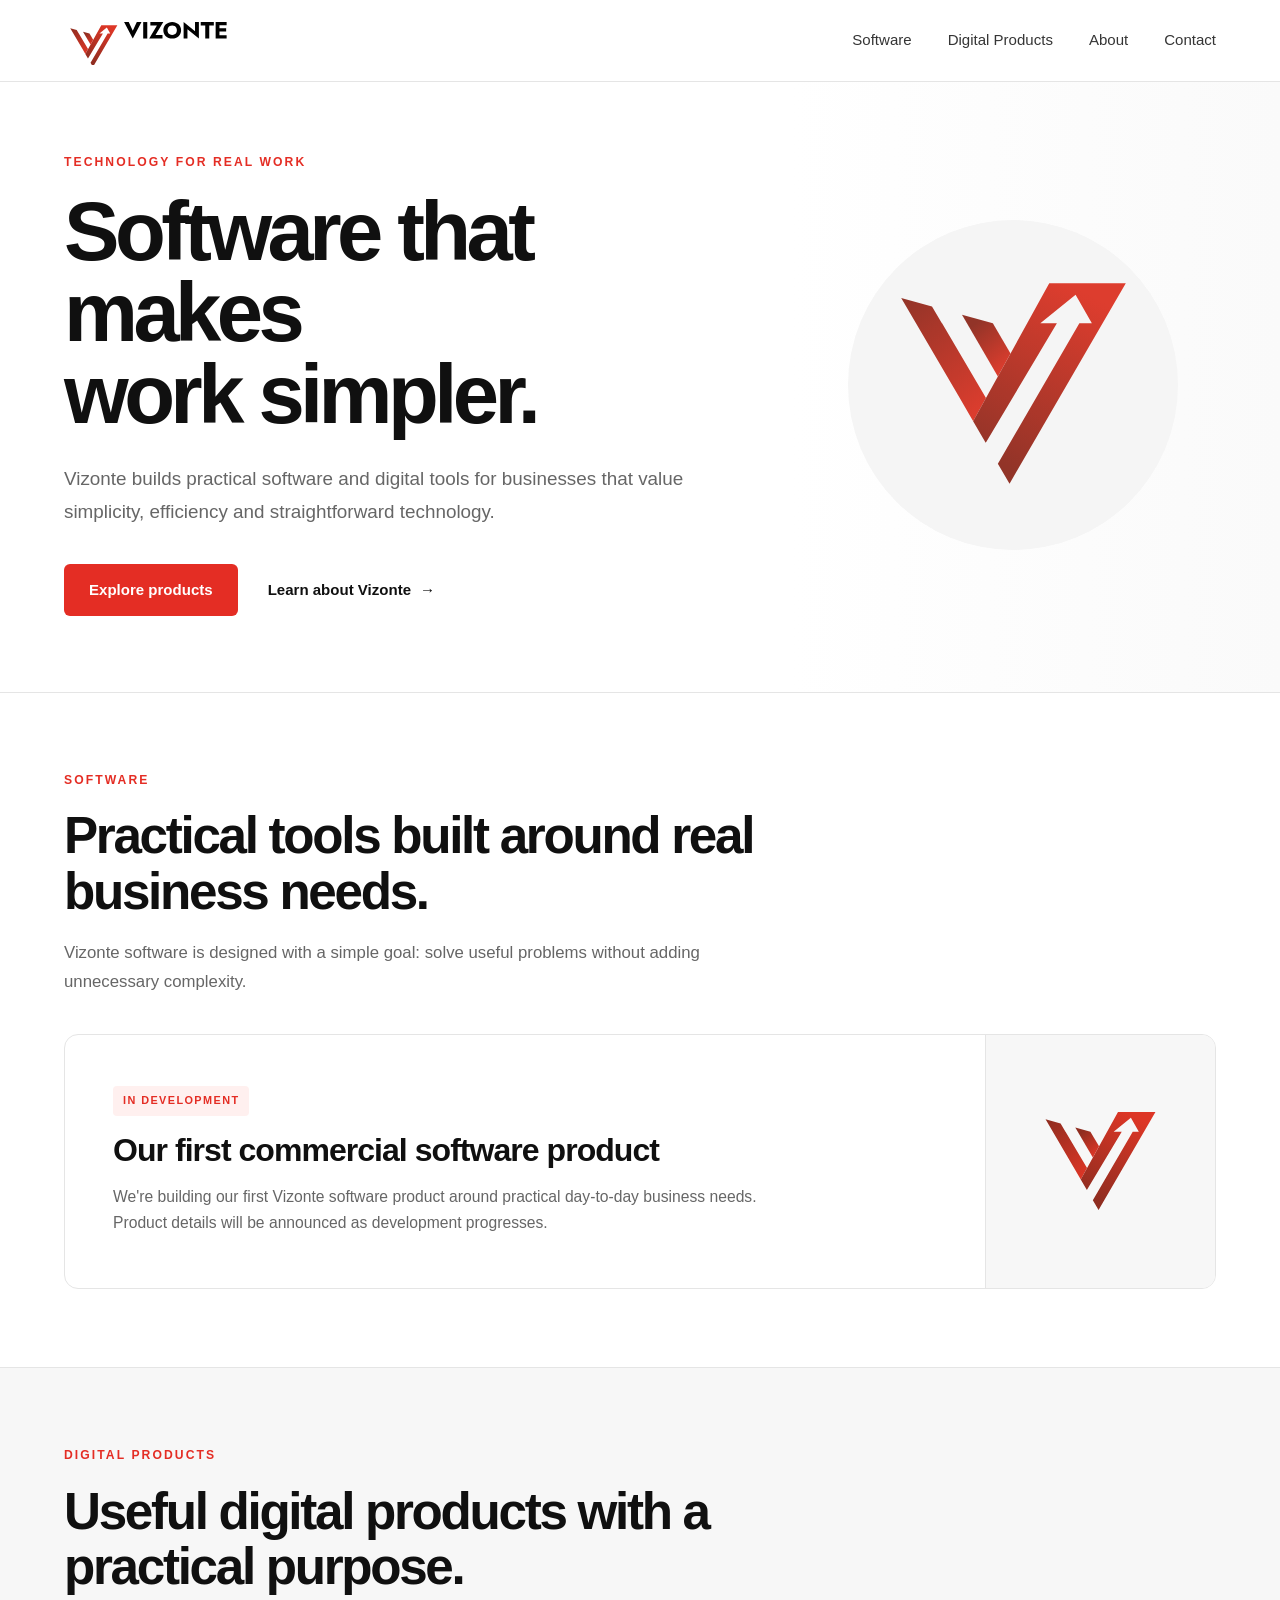
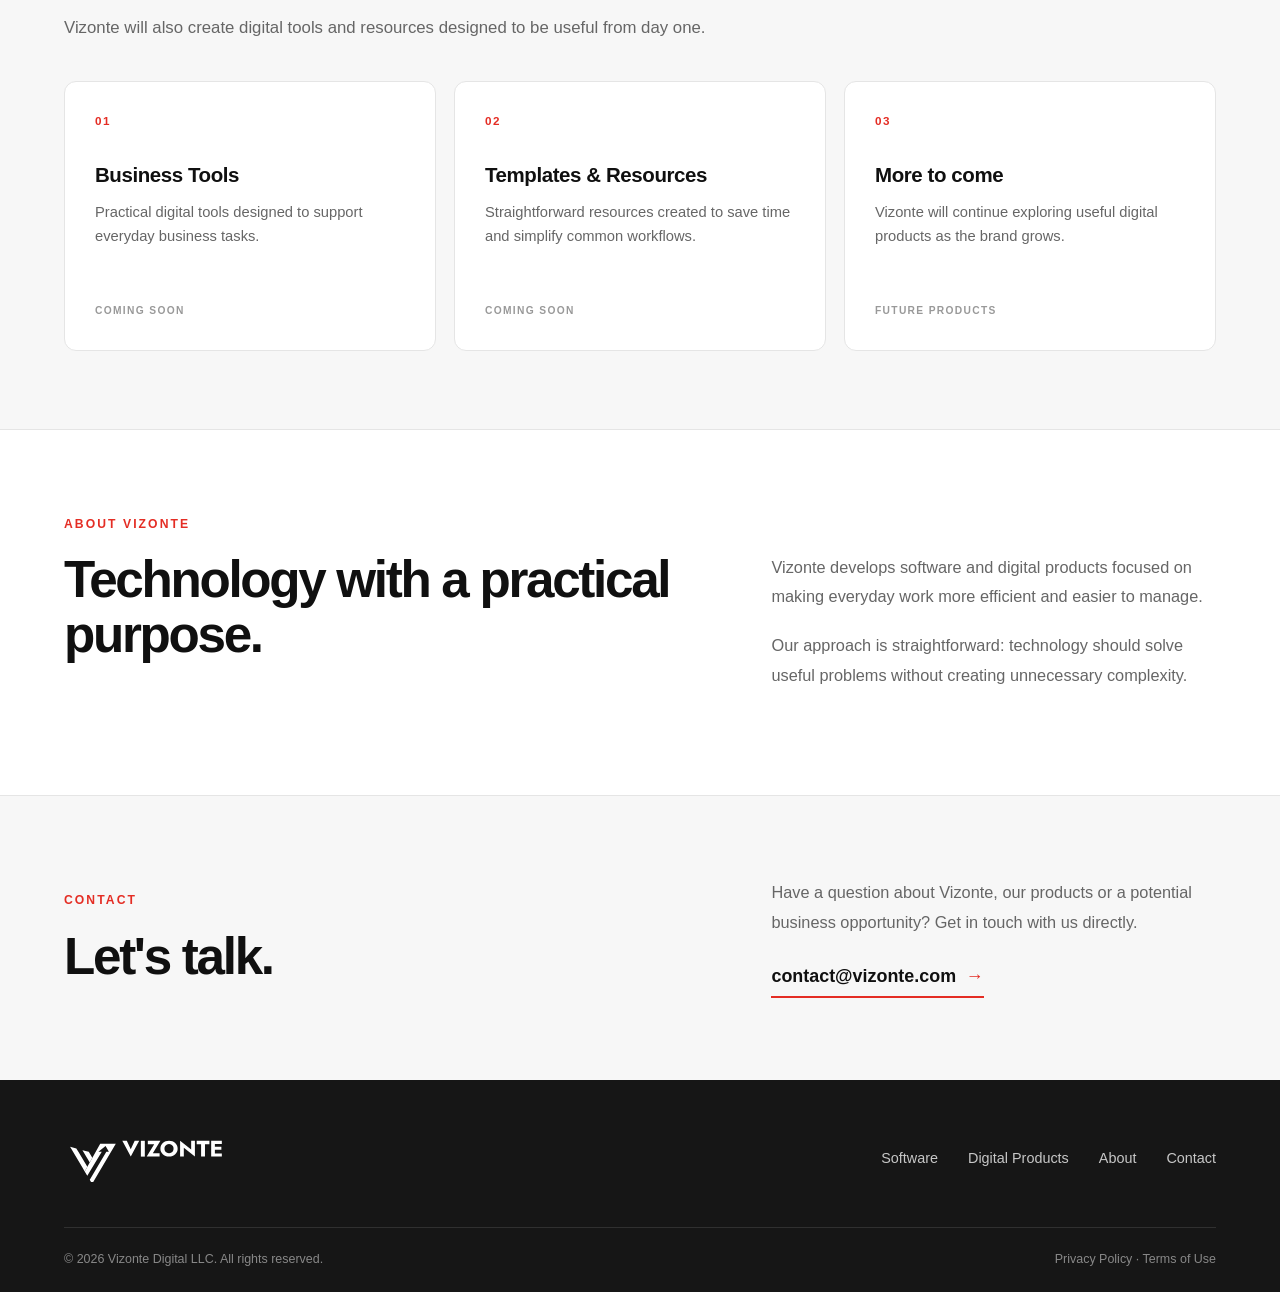
==== commit 12b26dcf: "Add privacy policy and terms of use" ====
--- a/index.html
+++ b/index.html
@@ -444,16 +444,7 @@
             </p>
 
             <p class="legal-note">
-                Privacy & Terms coming soon
-            </p>
-
-        </div>
-
-    </footer>
-
-
-    <script src="js/main.js"></script>
-
-</body>
-
-</html>+    <a href="privacy.html">Privacy Policy</a>
+    <span aria-hidden="true">·</span>
+    <a href="terms.html">Terms of Use</a>
+</p>
--- a/css/styles.css
+++ b/css/styles.css
@@ -906,4 +906,126 @@
     .legal-note {
         text-align: left;
     }
+}/* ========================================
+   LEGAL PAGES
+======================================== */
+
+.legal-page {
+    padding: 90px 0 100px;
+
+    background: var(--background);
+}
+
+.legal-container {
+    max-width: 900px;
+}
+
+.legal-page h1 {
+    max-width: 760px;
+
+    font-size: clamp(3rem, 6vw, 5rem);
+    line-height: 1;
+
+    letter-spacing: -0.05em;
+
+    color: var(--black);
+}
+
+.legal-updated {
+    margin-top: 20px;
+    margin-bottom: 55px;
+
+    font-size: 0.88rem;
+
+    color: #8a8a8a;
+}
+
+.legal-content {
+    max-width: 780px;
+}
+
+.legal-content > p:first-child {
+    margin-bottom: 48px;
+
+    font-size: 1.08rem;
+    line-height: 1.8;
+
+    color: var(--text-secondary);
+}
+
+.legal-content h2 {
+    margin-top: 44px;
+    margin-bottom: 14px;
+
+    font-size: 1.35rem;
+    line-height: 1.3;
+
+    letter-spacing: -0.02em;
+
+    color: var(--black);
+}
+
+.legal-content p {
+    margin-bottom: 18px;
+
+    font-size: 0.98rem;
+    line-height: 1.8;
+
+    color: var(--text-secondary);
+}
+
+.legal-email {
+    display: inline-block;
+
+    padding-bottom: 3px;
+
+    border-bottom: 2px solid var(--vizonte-red);
+
+    font-weight: 650;
+
+    color: var(--black);
+
+    transition:
+        color 0.2s ease,
+        border-color 0.2s ease;
+}
+
+.legal-email:hover {
+    color: var(--vizonte-red);
+}
+
+
+/* ========================================
+   LEGAL PAGES - MOBILE
+======================================== */
+
+@media (max-width: 700px) {
+
+    .legal-page {
+        padding: 65px 0 75px;
+    }
+
+    .legal-page h1 {
+        font-size: clamp(2.7rem, 13vw, 4rem);
+    }
+
+    .legal-updated {
+        margin-bottom: 42px;
+    }
+
+    .legal-content > p:first-child {
+        margin-bottom: 38px;
+
+        font-size: 1rem;
+    }
+
+    .legal-content h2 {
+        margin-top: 38px;
+
+        font-size: 1.25rem;
+    }
+
+    .legal-content p {
+        font-size: 0.95rem;
+    }
 }
